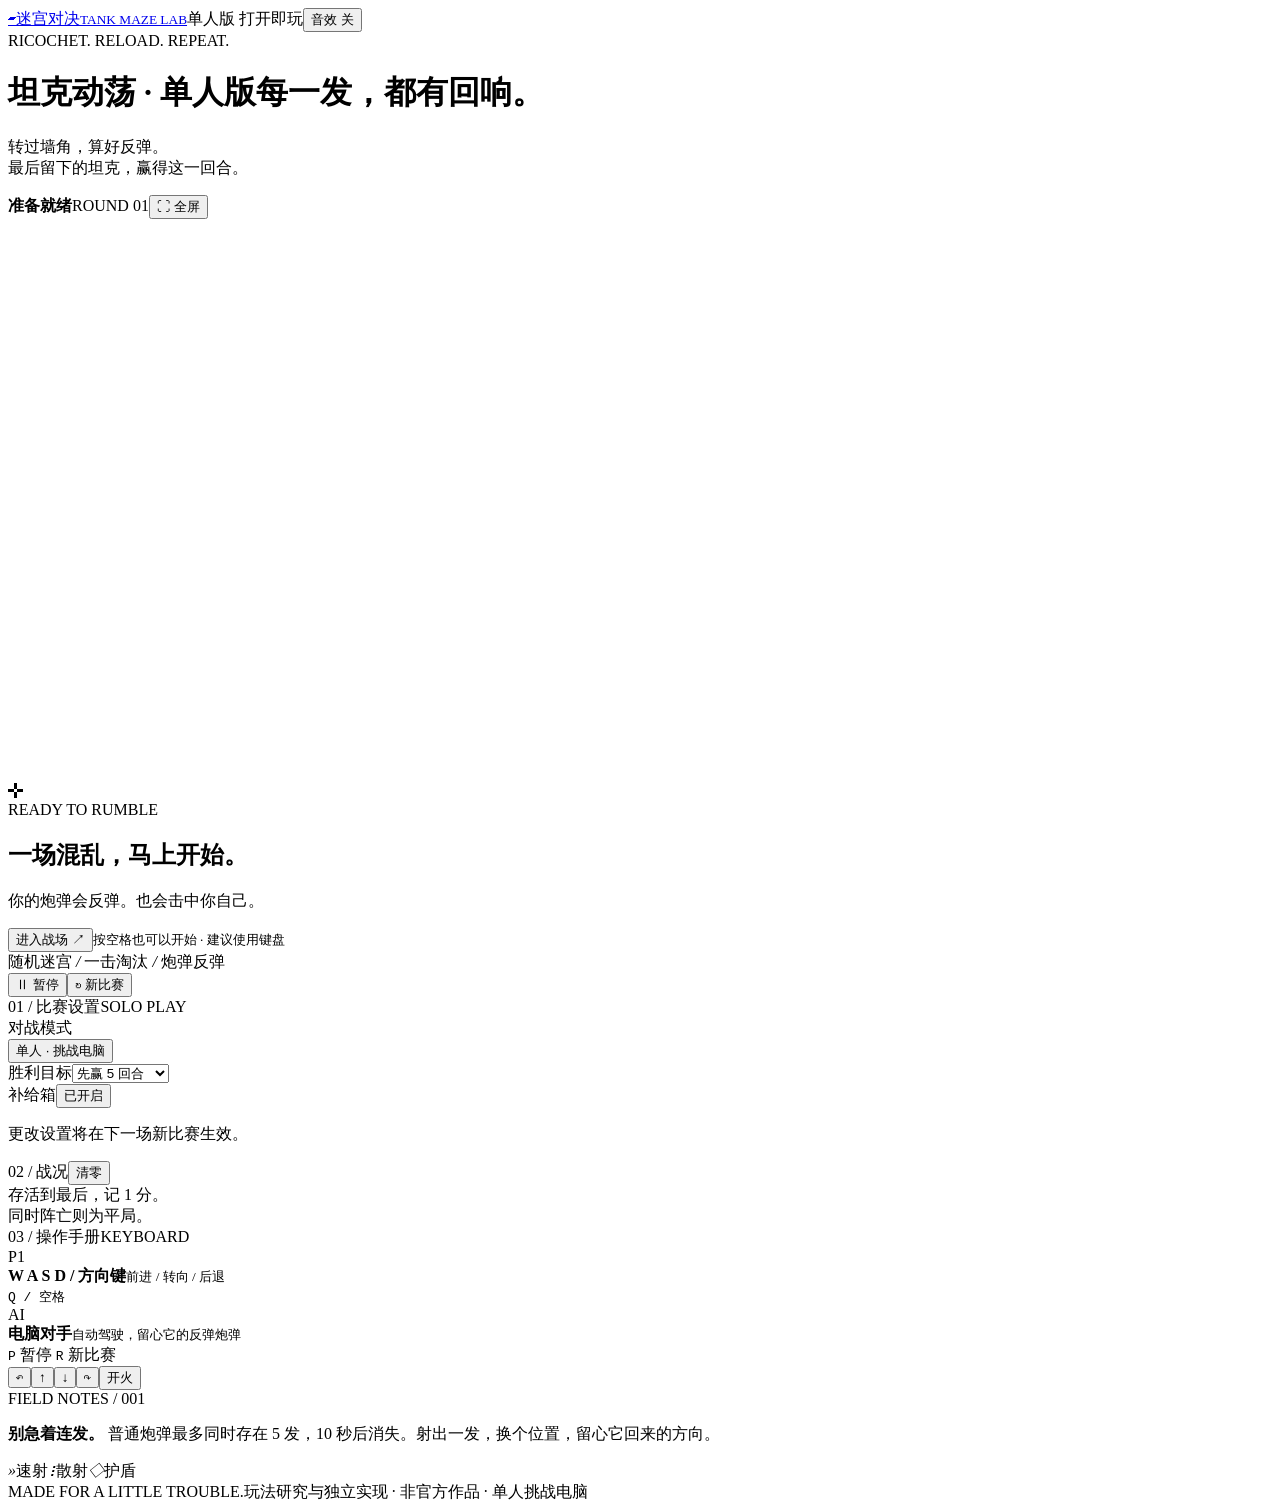
==== index.html @ db2c2cbe "Publish single-player game: index.html" ====
<!doctype html>
<html lang="zh-CN">
<head>
<meta charset="utf-8"><meta name="viewport" content="width=device-width,initial-scale=1">
<meta name="description" content="坦克动荡单人版：随机迷宫、反弹炮弹，直接在浏览器挑战电脑。">
<title>坦克动荡 · 单人版</title>
<link rel="stylesheet" href="style.css">
</head>
<body>
<div class="shell">
 <header><a class="brand" href="./" aria-label="迷宫对决首页"><span class="brand-mark">▰</span><span>迷宫对决<small>TANK MAZE LAB</small></span></a><span class="edition">单人版 <i></i> 打开即玩</span><button id="sound" class="icon-btn" aria-label="开启音效" title="开启音效">音效 关</button></header>
 <main>
  <div class="intro"><div><span class="eyebrow">RICOCHET. RELOAD. REPEAT.</span><h1>坦克动荡 · 单人版<span>每一发，都有回响。</span></h1></div><p>转过墙角，算好反弹。<br>最后留下的坦克，赢得这一回合。</p></div>
  <div class="layout">
   <section class="arena-panel" aria-label="游戏区域">
    <div class="arena-top"><span><i class="live-dot"></i><b id="status">准备就绪</b></span><span id="round-label">ROUND 01</span><button id="fullscreen" aria-label="全屏游戏">⛶ 全屏</button></div>
    <div class="arena-wrap" id="arena-wrap"><canvas id="game" width="784" height="560" tabindex="0" aria-label="坦克迷宫，使用键盘控制"></canvas><div class="veil" id="overlay"><div class="overlay-inner"><div class="crosshair">✛</div><span id="overlay-kicker">READY TO RUMBLE</span><h2 id="overlay-title">一场混乱，马上开始。</h2><p id="overlay-desc">你的炮弹会反弹。也会击中你自己。</p><button class="primary" id="start">进入战场 <span>↗</span></button><small id="overlay-note">按空格也可以开始 · 建议使用键盘</small></div></div><div id="toast" role="status" aria-live="polite"></div></div>
    <div class="arena-bottom"><span><i class="green-dot"></i> 随机迷宫 <em> / </em> 一击淘汰 <em> / </em> 炮弹反弹</span><div><button id="pause">Ⅱ 暂停</button><button id="restart">↻ 新比赛</button></div></div>
   </section>
   <aside>
    <section class="card setup"><div class="section-title"><span>01 / 比赛设置</span><span class="tiny">SOLO PLAY</span></div><label for="mode">对战模式</label><div class="mode-switch"><button data-mode="solo" class="active">单人 · 挑战电脑</button></div><select id="mode" hidden aria-label="对战模式"><option value="solo">人机对战</option></select><div class="setting-row"><label for="goal">胜利目标</label><select id="goal"><option value="5">先赢 5 回合</option><option value="7">先赢 7 回合</option><option value="10">先赢 10 回合</option></select></div><div class="setting-row"><label for="pickups">补给箱</label><button id="pickups" class="toggle" aria-pressed="true">已开启 <span></span></button></div><p class="settings-note">更改设置将在下一场新比赛生效。</p></section>
    <section class="card scoreboard"><div class="section-title"><span>02 / 战况</span><button id="reset-score" title="开始新比赛">清零</button></div><div id="scores"></div><div class="score-note">存活到最后，记 1 分。<br>同时阵亡则为平局。</div></section>
    <section class="card controls"><div class="section-title"><span>03 / 操作手册</span><span class="tiny">KEYBOARD</span></div><div class="control-row"><span class="player-label p1">P1</span><div><b>W A S D / 方向键</b><small>前进 / 转向 / 后退</small></div><kbd>Q / 空格</kbd></div><div class="control-row"><span class="player-label p2">AI</span><div><b>电脑对手</b><small>自动驾驶，留心它的反弹炮弹</small></div></div><div class="shortcut"><kbd>P</kbd> 暂停 <kbd>R</kbd> 新比赛</div></section>
   </aside>
  </div>
  <div class="touch-controls" aria-label="触屏控制"><button data-key="KeyA">↶</button><button data-key="KeyW">↑</button><button data-key="KeyS">↓</button><button data-key="KeyD">↷</button><button data-key="Space" class="touch-fire">开火</button></div>
  <section class="tips"><span class="tip-index">FIELD NOTES / 001</span><p><b>别急着连发。</b> 普通炮弹最多同时存在 5 发，10 秒后消失。射出一发，换个位置，留心它回来的方向。</p><div class="supply-legend"><span><i class="rapid">»</i>速射</span><span><i class="spread">⋮</i>散射</span><span><i class="shield">◇</i>护盾</span></div></section>
 </main>
 <footer><span>MADE FOR A LITTLE TROUBLE.</span><span>玩法研究与独立实现 · 非官方作品 · 单人挑战电脑</span></footer>
</div>

<script src="engine.js"></script><script src="game.js"></script>
</body></html>
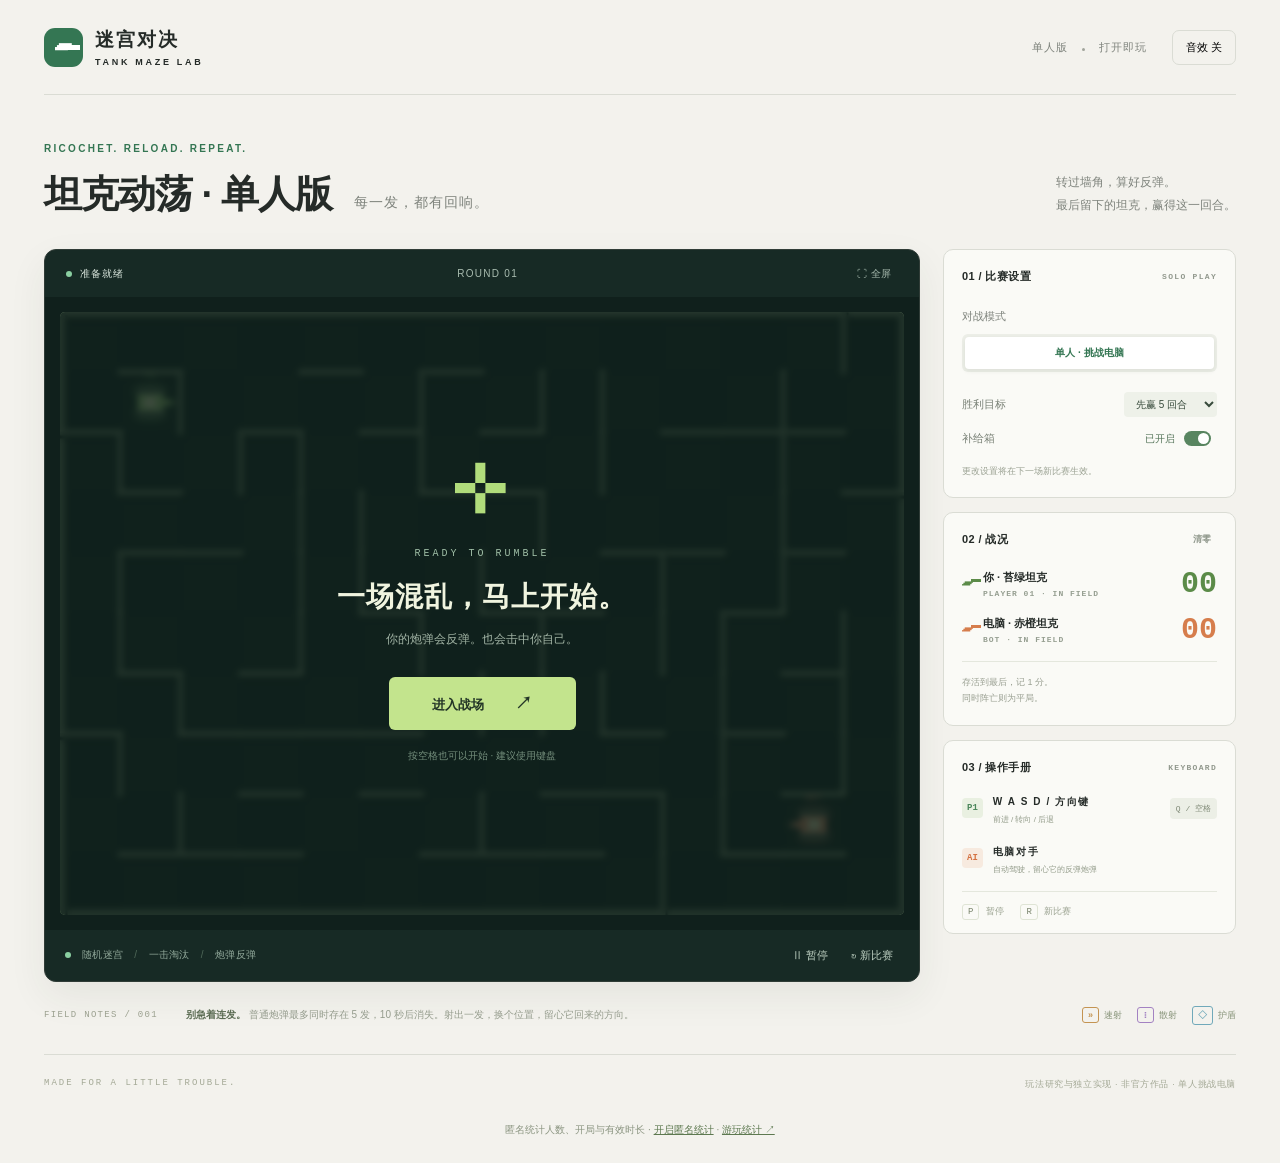
==== commit 8164c37a: "Add anonymous play analytics and owner-only dashboard" ====
--- a/index.html
+++ b/index.html
@@ -26,9 +26,9 @@
   <div class="touch-controls" aria-label="触屏控制"><button data-key="KeyA">↶</button><button data-key="KeyW">↑</button><button data-key="KeyS">↓</button><button data-key="KeyD">↷</button><button data-key="Space" class="touch-fire">开火</button></div>
   <section class="tips"><span class="tip-index">FIELD NOTES / 001</span><p><b>别急着连发。</b> 普通炮弹最多同时存在 5 发，10 秒后消失。射出一发，换个位置，留心它回来的方向。</p><div class="supply-legend"><span><i class="rapid">»</i>速射</span><span><i class="spread">⋮</i>散射</span><span><i class="shield">◇</i>护盾</span></div></section>
  </main>
- <footer><span>MADE FOR A LITTLE TROUBLE.</span><span>玩法研究与独立实现 · 非官方作品 · 单人挑战电脑</span></footer>
+ <footer><span>MADE FOR A LITTLE TROUBLE.</span><span>玩法研究与独立实现 · 非官方作品 · 单人挑战电脑</span></footer><div class="analytics-note">匿名统计人数、开局与有效时长 · <button id="stats-toggle" type="button">关闭匿名统计</button> · <a href="stats.html" target="_blank" rel="noopener">游玩统计 ↗</a></div>
 </div>
 
-<script src="engine.js"></script><script src="game.js"></script>
+<script src="analytics.js"></script><script src="engine.js"></script><script src="game.js"></script>
 </body></html>
 
--- a/style.css
+++ b/style.css
@@ -0,0 +1,6 @@
+:root{--bg:#f3f2ed;--ink:#252b28;--muted:#7e837c;--line:#dadcd4;--green:#347653;--orange:#e77942}*{box-sizing:border-box}body{margin:0;background:var(--bg);color:var(--ink);font-family:Inter,"Segoe UI","Microsoft YaHei",sans-serif}button,select{font:inherit}button{cursor:pointer}button:focus-visible,select:focus-visible,a:focus-visible{outline:3px solid #e77942;outline-offset:4px}button{transition:background .18s,transform .18s}button:active{transform:translateY(1px)}.shell{max-width:1420px;margin:auto;padding:0 44px}header{height:95px;display:flex;align-items:center;border-bottom:1px solid var(--line);gap:25px}.brand{color:var(--ink);text-decoration:none;display:flex;gap:12px;align-items:center;font-size:19px;font-weight:800;letter-spacing:2px}.brand small{display:block;font-size:9px;letter-spacing:2.7px;margin-top:4px;font-weight:600}.brand-mark{display:grid;place-items:center;background:var(--green);color:white;width:39px;height:39px;border-radius:11px;font-size:31px;line-height:1;position:relative}.brand-mark:after{content:"";height:5px;width:17px;background:white;position:absolute;right:3px;top:17px}.edition{margin-left:auto;font-size:11px;letter-spacing:1px;color:var(--muted)}.edition i{display:inline-block;width:3px;height:3px;border-radius:50%;background:#a1a49b;margin:0 10px}.icon-btn{border:1px solid var(--line);background:transparent;border-radius:7px;padding:9px 13px;font-size:11px}.intro{display:flex;justify-content:space-between;align-items:end;padding:43px 0 29px}.eyebrow{font-size:10px;font-weight:700;color:var(--green);letter-spacing:2.3px}h1{font-size:38px;letter-spacing:-1px;margin:13px 0 0;font-weight:800}h1 span{font-size:14px;letter-spacing:1px;color:var(--muted);font-weight:400;margin-left:22px}.intro p{font-size:12px;line-height:1.9;color:var(--muted);margin:0 0 3px}.layout{display:grid;grid-template-columns:minmax(0,1fr) 293px;gap:23px;align-items:start}.arena-panel{border:1px solid #303c37;border-radius:12px;overflow:hidden;box-shadow:0 14px 38px #26382b12;background:#172a25}.arena-top{height:47px;display:flex;align-items:center;justify-content:space-between;padding:0 21px;color:#a9bcb0;font-size:10px;letter-spacing:1.3px}.arena-top b{font-weight:500;letter-spacing:1px;color:#dce8df}.arena-top button{font-size:10px;letter-spacing:.5px;border:0;background:none;color:#a9bcb0}.live-dot,.green-dot{display:inline-block;width:6px;height:6px;background:#8acfa1;border-radius:50%;margin-right:8px}.arena-wrap{position:relative;background:#10201c;padding:15px}canvas{display:block;width:100%;height:auto;aspect-ratio:1.4;outline:none;border-radius:5px;background:#10201c}.arena-bottom{display:flex;align-items:center;justify-content:space-between;height:51px;padding:0 20px;color:#91a89a;font-size:10px;letter-spacing:.3px}.arena-bottom em{color:#50695a;font-style:normal;margin:0 8px}.arena-bottom button{color:#bdcfc1;border:0;background:none;margin-left:11px;font-size:11px}.veil{position:absolute;inset:15px;display:grid;place-items:center;background:#10201ccc;backdrop-filter:blur(3px);border-radius:5px;text-align:center;color:#f0f4df}.veil[hidden]{display:none}.overlay-inner{padding:30px 18px}.crosshair{color:#b1dc7b;font-size:54px;line-height:1;margin-bottom:24px}.overlay-inner>span{font-family:monospace;font-size:10px;letter-spacing:3px;color:#a0bfa7}.overlay-inner h2{font-size:28px;font-weight:600;margin:18px 0 13px;letter-spacing:1px}.overlay-inner p{font-size:12px;color:#a2b4a5;line-height:1.8;margin:0 0 27px}.primary{display:block;margin:0 auto;border:0;border-radius:6px;background:#c3e48d;color:#233527;padding:15px 25px;font-size:13px;font-weight:700;min-width:187px}.primary:hover{background:#d8eeac}.primary span{padding-left:28px;font-size:17px}.overlay-inner small{display:block;color:#758f7d;font-size:10px;margin-top:19px}.card{border:1px solid var(--line);border-radius:10px;padding:19px 18px;background:#fafaf6;margin-bottom:14px}.section-title{display:flex;justify-content:space-between;align-items:center;font-size:11px;font-weight:700;margin-bottom:22px;letter-spacing:.4px}.tiny{color:#91988d;font-family:monospace;font-size:8px;letter-spacing:1.3px}.setup>label{font-size:11px;color:var(--muted)}.mode-switch{display:flex;background:#eceee7;border-radius:6px;padding:3px;margin-top:10px;margin-bottom:20px;gap:1px}.mode-switch button{flex:1;padding:9px 2px;border:0;background:none;color:#838a7e;font-size:10px;white-space:nowrap;border-radius:4px}.mode-switch .active{background:#fff;color:var(--green);box-shadow:0 2px 5px #20301513;font-weight:700}.setting-row{display:flex;justify-content:space-between;align-items:center;margin:13px 0;font-size:11px}.setting-row label{color:#777f74}.setting-row select{border:0;color:#384b3c;background:#eef1e9;padding:6px 8px;border-radius:4px;font-size:10px}.toggle{border:0;background:none;color:#547459;font-size:10px;display:flex;align-items:center;gap:9px}.toggle span{display:inline-block;width:27px;height:15px;background:#588560;border-radius:10px;position:relative}.toggle span:after{content:"";position:absolute;width:11px;height:11px;background:white;border-radius:50%;right:2px;top:2px}.toggle[aria-pressed=false] span{background:#a8aea3}.toggle[aria-pressed=false] span:after{left:2px;right:auto}.settings-note{font-size:9px;color:#9ba293;margin:18px 0 0}.section-title button{font-size:9px;color:#91998d;background:none;border:0}.score-line{display:flex;align-items:center;margin:16px 0;gap:10px}.score-line .mini-tank{color:var(--player);font-size:22px;position:relative;line-height:1}.mini-tank:after{content:"";display:inline-block;position:absolute;width:10px;height:3px;background:var(--player);top:6px;left:9px}.score-line .name{font-size:11px;font-weight:600}.score-line small{display:block;margin-top:4px;font-size:8px;font-family:monospace;letter-spacing:1px;color:#959e90}.score-line strong{margin-left:auto;font:600 30px/1 monospace;color:var(--player)}.score-line.dead{opacity:.45}.score-note{border-top:1px solid #e4e7dd;padding-top:12px;margin-top:16px;line-height:1.8;color:#999f91;font-size:9px}.controls{padding-bottom:15px}.controls .section-title{margin-bottom:16px}.control-row{display:flex;gap:10px;align-items:center;margin:16px 0}.control-row[hidden]{display:none}.player-label{font:700 9px monospace;padding:5px;border-radius:4px}.p1{color:#4b865b;background:#e9f0e1}.p2{color:#d47242;background:#f7eadf}.p3{color:#5a80bb;background:#e6ecf5}.control-row b{font-size:10px;letter-spacing:1.6px}.control-row small{display:block;font-size:8px;color:#929b89;margin-top:5px}.control-row>kbd{margin-left:auto;white-space:nowrap;font-size:8px;background:#ecefe6;padding:5px 6px;border-radius:4px;color:#7e8875}.shortcut{border-top:1px solid #e4e7dd;padding-top:13px;color:#99a18f;font-size:9px}.shortcut kbd{margin-right:4px;border:1px solid #dfe4d5;border-radius:3px;padding:2px 5px;color:#78836b}.shortcut kbd+ kbd{margin-left:14px}.tips{display:flex;align-items:center;gap:28px;padding:24px 0 29px}.tip-index{font-size:9px;letter-spacing:1.3px;font-family:monospace;white-space:nowrap;color:#9ba08f}.tips p{font-size:10px;line-height:1.8;color:#959c8d;max-width:650px;margin:0}.tips b{color:#5a6b52;font-weight:600}.supply-legend{display:flex;gap:15px;white-space:nowrap;margin-left:auto;font-size:9px;color:#859277}.supply-legend span{display:flex;align-items:center;gap:5px}.supply-legend i{font-style:normal;font-weight:bold;border:1px solid;padding:2px 5px;border-radius:3px}.rapid{color:#c49452}.spread{color:#a382c2}.shield{color:#70a9ba}footer{border-top:1px solid var(--line);padding:23px 0 30px;display:flex;justify-content:space-between;font-size:9px;color:#a4a996;letter-spacing:.6px}footer span:first-child{font-family:monospace;font-size:9px;letter-spacing:2px}#toast{position:absolute;bottom:32px;left:50%;transform:translateX(-50%);background:#1a342ceb;color:#e0ebc9;padding:9px 17px;border:1px solid #4e7457;border-radius:5px;font-size:11px;opacity:0;transition:opacity .2s;pointer-events:none;white-space:nowrap}#toast.show{opacity:1}.touch-controls{display:none}.arena-panel:fullscreen{display:flex;flex-direction:column;background:#10201c;justify-content:center}.arena-panel:fullscreen .arena-wrap{max-height:88vh;align-self:center;width:min(95vw,116vh)}.arena-panel:fullscreen .arena-top,.arena-panel:fullscreen .arena-bottom{width:100%}@media(min-width:1500px){.shell{padding:0 40px}.layout{grid-template-columns:minmax(0,1fr) 315px}.card{padding:23px}.arena-wrap{padding:19px}.veil{inset:19px}}@media(max-width:1100px){.shell{padding:0 24px}.layout{grid-template-columns:minmax(0,1fr) 250px;gap:16px}.card{padding:16px 13px}h1{font-size:32px}h1 span{display:block;font-size:12px;margin:10px 0 0}.intro p{font-size:10px}.supply-legend{gap:9px}.tips{gap:16px}.arena-bottom>span{font-size:8px}.arena-bottom{padding:0 12px}.control-row{gap:6px}}@media(max-width:800px){header{height:75px}.shell{padding:0 16px}.layout{grid-template-columns:1fr}.intro{padding:28px 0 23px}.intro p{display:none}h1{font-size:30px}h1 span{display:inline;font-size:11px;margin-left:15px}.edition{font-size:9px}.brand{font-size:16px}.layout aside{display:grid;grid-template-columns:1fr 1fr;gap:12px}.card{margin:0}.controls{grid-column:1/-1}.controls .control-row{display:inline-flex;width:46%;margin-right:2%}.tips{align-items:start;flex-wrap:wrap;padding:22px 0}.tips p{flex:1}.supply-legend{width:100%;justify-content:end}footer{gap:15px;line-height:1.8}.overlay-inner h2{font-size:23px}.arena-wrap{padding:10px}.veil{inset:10px}.arena-top{height:40px}.arena-bottom{height:43px}}@media(max-width:470px){h1 span{display:block;margin:9px 0 0}.edition{display:none}.icon-btn{margin-left:auto}.arena-bottom>span{font-size:7px;letter-spacing:0}.arena-bottom em{margin:0 3px}.arena-bottom button{font-size:9px;margin-left:5px}.overlay-inner{padding:15px}.crosshair{font-size:32px;margin-bottom:15px}.overlay-inner h2{font-size:19px;margin:13px 0 8px}.overlay-inner p{font-size:10px;margin-bottom:18px}.primary{padding:12px 18px}.overlay-inner small{font-size:8px;margin-top:12px}.layout aside{gap:8px}.card{padding:14px 11px}.section-title{font-size:10px}.tiny{display:none}.mode-switch button{font-size:9px}.setting-row select{font-size:9px}.settings-note{font-size:8px}.controls .control-row{display:flex;width:100%}.touch-controls{display:flex;gap:8px;margin:14px 0 20px}.touch-controls button{touch-action:none;border:1px solid var(--line);background:#fafaf6;border-radius:7px;flex:1;height:45px;color:var(--green);font-size:20px}.touch-controls .touch-fire{font-size:12px;background:var(--green);color:#fff;flex:1.5}.tip-index{width:100%}footer{flex-direction:column}}@media(pointer:coarse){.touch-controls{display:flex;gap:8px;margin:14px 0 20px}.touch-controls button{touch-action:none;border:1px solid var(--line);background:#fafaf6;border-radius:7px;flex:1;height:45px;color:var(--green);font-size:20px}.touch-controls .touch-fire{font-size:12px;background:var(--green);color:#fff;flex:1.5}}
+
+.lan-button{width:100%;border:1px solid #bacab1;border-radius:5px;color:#4b754d;background:#edf3e5;padding:9px;font-size:10px;margin:-8px 0 10px}.lan-button:hover{background:#dceaca}dialog{border:1px solid #ccd5c5;border-radius:14px;background:#f9faf4;color:#33442f;width:min(470px,calc(100vw - 28px));padding:28px;box-shadow:0 25px 100px #13251944}dialog::backdrop{background:#13291f88;backdrop-filter:blur(3px)}.lan-dialog-head{display:flex;justify-content:space-between;align-items:center}.lan-dialog-head h2{font-size:23px;margin:13px 0 0}.lan-dialog-head button{border:0;background:transparent;color:#7d8d71;font-size:26px;align-self:start}.lan-intro{font-size:12px;line-height:1.9;color:#809174;margin:22px 0}#lan-addresses{background:#ecf1e5;border-radius:7px;padding:10px 13px;margin-bottom:20px;font-size:11px}#lan-addresses:empty{display:none}#lan-addresses p{margin:3px 0 8px;color:#7c906f}#lan-addresses a{display:block;color:#397143;font-family:monospace;font-size:13px;margin:7px 0;overflow-wrap:anywhere}#lan-create{width:100%;margin:0;background:#487b4e;color:white}.join-row{display:flex;gap:10px;margin:14px 0}.join-row input{min-width:0;flex:1;border:1px solid #cfdbc2;border-radius:5px;padding:12px;background:#fff;font-size:12px;letter-spacing:1px}.join-row button,#lan-leave{border:1px solid #aebb9f;border-radius:5px;padding:10px 16px;background:#eaf1df;color:#517548;font-size:12px}#lan-current p{font-size:12px;line-height:1.8}#lan-room-code{display:block;font:700 36px monospace;letter-spacing:5px;color:#4e7a45;margin:10px 0}#lan-message{color:#bc8251;line-height:1.8;font-size:11px;margin:14px 0}.lan-help{color:#9aa78d;font-size:10px;line-height:1.9;border-top:1px solid #e0e7d6;padding-top:15px;margin-bottom:0}button:disabled,select:disabled{cursor:default;opacity:.5}.lan-local-controls{font-size:11px;color:#768d67;line-height:2}.lan-local-controls b{color:#507640}
+
+[hidden]{display:none!important}
+.analytics-note{color:#8b9581;font-size:10px;line-height:1.8;text-align:center;padding:0 15px 24px}.analytics-note a,.analytics-note button{font:inherit;color:#5d7950;text-decoration:underline;cursor:pointer}.analytics-note button{background:none;border:0;padding:0}.analytics-note button:disabled{color:#969d90;cursor:default}
